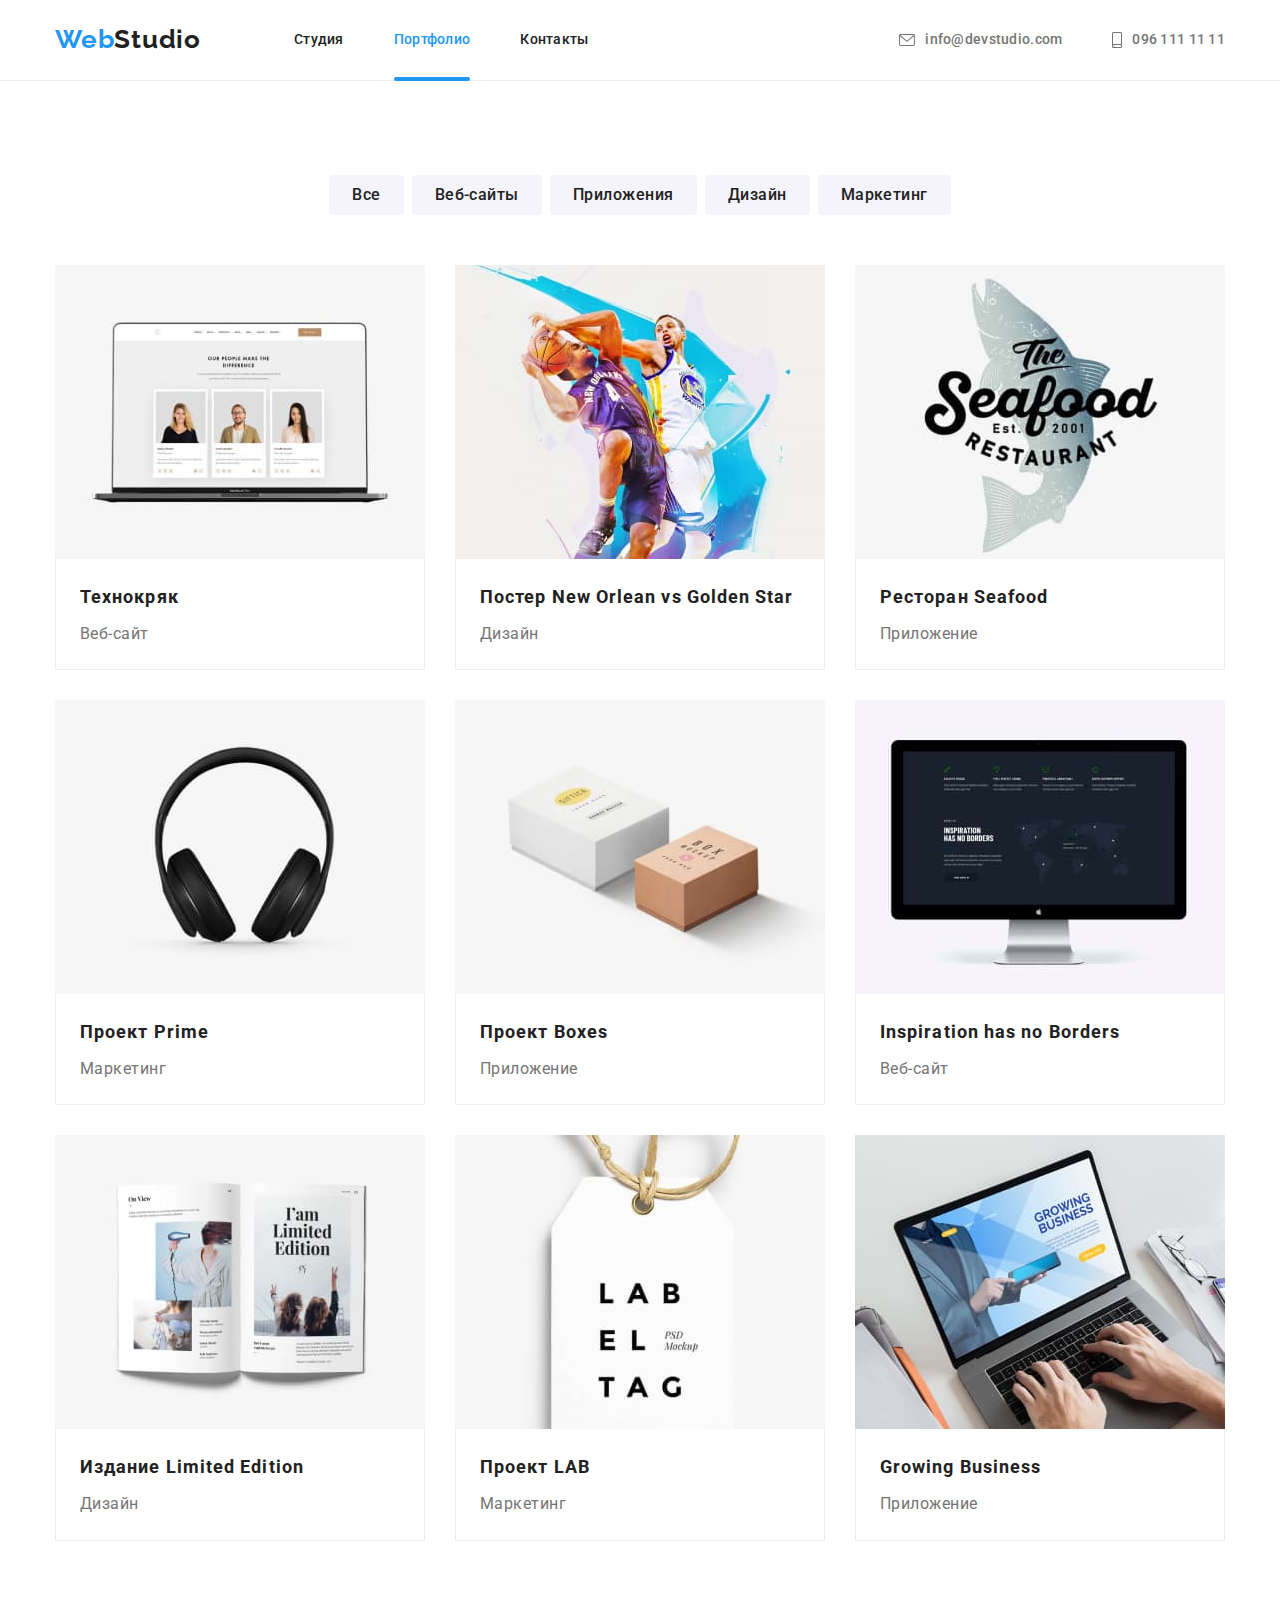
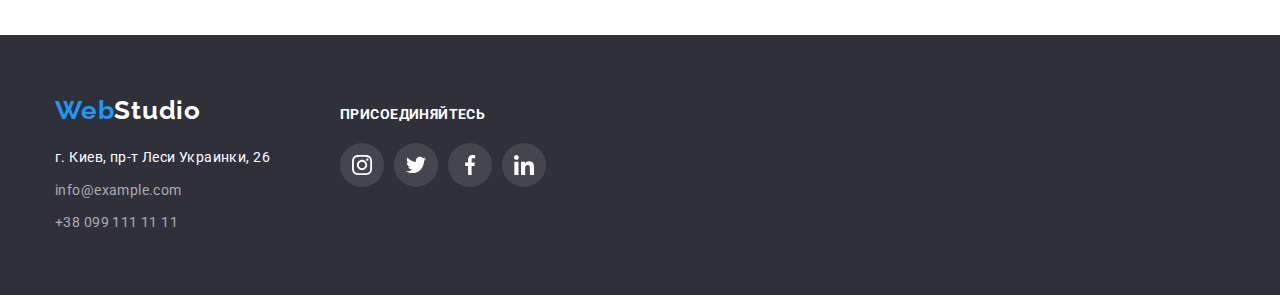
==== portfolio.html @ e6373f79 "adding form to modal window" ====
<!DOCTYPE html>
<html lang="ru">
  <head>
    <meta charset="UTF-8" />
    <meta http-equiv="X-UA-Compatible" content="IE=edge" />
    <meta name="viewport" content="width=device-width, initial-scale=1.0" />
    <title>Портфолио</title>
    <link rel="preconnect" href="https://fonts.googleapis.com" />
    <link rel="preconnect" href="https://fonts.gstatic.com" crossorigin />
    <link
      href="https://fonts.googleapis.com/css2?family=Raleway:wght@700&family=Roboto:wght@400;500;700;900&display=swap"
      rel="stylesheet"
    />
    <link
      rel="stylesheet"
      href="https://cdnjs.cloudflare.com/ajax/libs/modern-normalize/1.1.0/modern-normalize.min.css"
    />
    <link rel="stylesheet" href="./css/styles.css" />
  </head>
  <body>
    <!--Header-->
    <header class="header">
      <div class="container">
        <nav class="main-nav">
          <a href="" lang="en" class="logo link"><span>Web</span>Studio</a>
          <ul class="site-nav list">
            <li class="item">
              <a href="./index.html" class="link">Студия</a>
            </li>
            <li class="item">
              <a href="" class="link current">Портфолио</a>
            </li>
            <li class="item"><a href="" class="link">Контакты</a></li>
          </ul>
        </nav>
        <ul class="site-nav list">
          <!--mail-icon-->
          <li class="item-contacts">
            <a href="mailto:info@devstudio.com" class="mail link">
              <svg class="header-icon" width="16" height="12">
                <use href="./images/icons.svg#icon-envelope-hover"></use></svg
              >info@devstudio.com
            </a>
          </li>
          <!--tel-icon-->
          <li class="item-contacts">
            <a href="tel:+380961111111" class="tel link"
              ><svg class="header-icon" width="10" height="16">
                <use href="./images/icons.svg#icon-smartphone"></use>
              </svg>
              096 111 11 11</a
            >
          </li>
        </ul>
      </div>
    </header>
    <!---------Gallery of works------->
    <main class="gallery">
      <section class="gallery section">
        <div class="container">
          <h1 class="visually-hidden">Галерея работ</h1>
          <!--Filtr-->
          <ul class="list buttons">
            <li class="gallery-btn">
              <button type="button" class="btn">Все</button>
            </li>
            <li class="gallery-btn">
              <button type="button" class="btn">Веб-сайты</button>
            </li>
            <li class="gallery-btn">
              <button type="button" class="btn">Приложения</button>
            </li>
            <li class="gallery-btn">
              <button type="button" class="btn">Дизайн</button>
            </li>
            <li class="gallery-btn">
              <button type="button" class="btn">Маркетинг</button>
            </li>
          </ul>
          <!--Examples-->
          <ul class="list examples">
            <li class="examples-link">
              <a href="" class="link">
                <div class="examples-top-wrap">
                  <img
                    src="./images/img-work-1.jpg"
                    alt="открытый ноутбук"
                    width="370"
                  />
                  <p class="img-top-text">
                    Ресурс предлагает комплексные предложения с разным уровнем
                    функционала и сервисов. Все это позволит посетителю получить
                    исчерпывающие сведения  о компании или частном лице.
                  </p>
                </div>
                <div class="examples-title">
                  <h2 class="title">Технокряк</h2>
                  <p class="item">Веб-сайт</p>
                </div>
              </a>
            </li>
            <li class="examples-link">
              <a href="" class="link">
                <div class="examples-top-wrap">
                  <img
                    src="./images/img-work-2.jpg"
                    alt="два баскетболиста"
                    width="370"
                  />
                  <p class="img-top-text">
                    Ресурс предлагает комплексные предложения с разным уровнем
                    функционала и сервисов. Все это позволит посетителю получить
                    исчерпывающие сведения  о компании или частном лице.
                  </p>
                </div>
                <div class="examples-title">
                  <h2 class="title">Постер New Orlean vs Golden Star</h2>
                  <p class="item">Дизайн</p>
                </div>
              </a>
            </li>
            <li class="examples-link">
              <a href="" class="link">
                <div class="examples-top-wrap">
                  <img
                    src="./images/img-work-3.jpg"
                    alt="рисунок рыбы"
                    width="370"
                  />
                  <p class="img-top-text">
                    Ресурс предлагает комплексные предложения с разным уровнем
                    функционала и сервисов. Все это позволит посетителю получить
                    исчерпывающие сведения  о компании или частном лице.
                  </p>
                </div>
                <div class="examples-title">
                  <h2 class="title">Ресторан Seafood</h2>
                  <p class="item">Приложение</p>
                </div>
              </a>
            </li>
            <li class="examples-link">
              <a href="" class="link">
                <div class="examples-top-wrap">
                  <img
                    src="./images/img-work-4.jpg"
                    alt="наушники"
                    width="370"
                  />
                  <p class="img-top-text">
                    Ресурс предлагает комплексные предложения с разным уровнем
                    функционала и сервисов. Все это позволит посетителю получить
                    исчерпывающие сведения  о компании или частном лице.
                  </p>
                </div>
                <div class="examples-title">
                  <h2 class="title">Проект Prime</h2>
                  <p class="item">Маркетинг</p>
                </div>
              </a>
            </li>
            <li class="examples-link">
              <a href="" class="link">
                <div class="examples-top-wrap">
                  <img
                    src="./images/img-work-5.jpg"
                    alt="две коробки"
                    width="370"
                  />
                  <p class="img-top-text">
                    Ресурс предлагает комплексные предложения с разным уровнем
                    функционала и сервисов. Все это позволит посетителю получить
                    исчерпывающие сведения  о компании или частном лице.
                  </p>
                </div>
                <div class="examples-title">
                  <h2 class="title">Проект Boxes</h2>
                  <p class="item">Приложение</p>
                </div>
              </a>
            </li>
            <li class="examples-link">
              <a href="" class="link">
                <div class="examples-top-wrap">
                  <img
                    src="./images/img-work-6.jpg"
                    alt="монитор"
                    width="370"
                  />
                  <p class="img-top-text">
                    Ресурс предлагает комплексные предложения с разным уровнем
                    функционала и сервисов. Все это позволит посетителю получить
                    исчерпывающие сведения  о компании или частном лице.
                  </p>
                </div>
                <div class="examples-title">
                  <h2 class="title">Inspiration has no Borders</h2>
                  <p class="item">Веб-сайт</p>
                </div>
              </a>
            </li>
            <li class="examples-link">
              <a href="" class="link">
                <div class="examples-top-wrap">
                  <img src="./images/img-work-7.jpg" alt="журнал" width="370" />
                  <p class="img-top-text">
                    Ресурс предлагает комплексные предложения с разным уровнем
                    функционала и сервисов. Все это позволит посетителю получить
                    исчерпывающие сведения  о компании или частном лице.
                  </p>
                </div>
                <div class="examples-title">
                  <h2 class="title">Издание Limited Edition</h2>
                  <p class="item">Дизайн</p>
                </div>
              </a>
            </li>
            <li class="examples-link">
              <a href="" class="link">
                <div class="examples-top-wrap">
                  <img src="./images/img-work-8.jpg" alt="лейба" width="370" />
                  <p class="img-top-text">
                    Ресурс предлагает комплексные предложения с разным уровнем
                    функционала и сервисов. Все это позволит посетителю получить
                    исчерпывающие сведения  о компании или частном лице.
                  </p>
                </div>
                <div class="examples-title">
                  <h2 class="title">Проект LAB</h2>
                  <p class="item">Маркетинг</p>
                </div>
              </a>
            </li>
            <li class="examples-link">
              <a href="" class="link">
                <div class="examples-top-wrap">
                  <img
                    src="./images/img-work-9.jpg"
                    alt="ноутбук"
                    width="370"
                  />
                  <p class="img-top-text">
                    Ресурс предлагает комплексные предложения с разным уровнем
                    функционала и сервисов. Все это позволит посетителю получить
                    исчерпывающие сведения  о компании или частном лице.
                  </p>
                </div>
                <div class="examples-title">
                  <h2 class="title">Growing Business</h2>
                  <p class="item">Приложение</p>
                </div>
              </a>
            </li>
          </ul>
        </div>
      </section>
    </main>
    <!------Footer----------->
    <footer class="footer">
      <div class="container">
        <div class="footer-adress">
          <a href="" lang="en" class="link logo"><span>Web</span>Studio</a>
          <address>
            <ul class="list list-footer">
              <li>
                <a href="" class="link adress"
                  >г. Киев, пр-т Леси Украинки, 26</a
                >
              </li>
              <li><a href="" class="link mail">info@example.com</a></li>
              <li><a href="" class="link tel">+38 099 111 11 11</a></li>
            </ul>
          </address>
        </div>
        <div class="footer-social">
          <p class="footer-title">присоединяйтесь</p>
          <ul class="footer-soc-list list">
            <li class="footer-soc-item">
              <a href="" class="footer-soc-link link"
                ><svg class="team-soc-icon" width="20" height="20">
                  <use href="./images/icons.svg#icon-instagram"></use></svg
              ></a>
            </li>
            <li class="footer-soc-item">
              <a href="" class="footer-soc-link link"
                ><svg class="footer-soc-icon" width="20" height="20">
                  <use href="./images/icons.svg#icon-twitter"></use></svg
              ></a>
            </li>
            <li class="footer-soc-item">
              <a href="" class="footer-soc-link link"
                ><svg class="team-soc-icon" width="20" height="20">
                  <use href="./images/icons.svg#icon-facebook"></use></svg
              ></a>
            </li>
            <li class="footer-soc-item">
              <a href="" class="footer-soc-link link"
                ><svg class="team-soc-icon" width="20" height="20">
                  <use href="./images/icons.svg#icon-linkedin"></use></svg
              ></a>
            </li>
          </ul>
        </div>
      </div>
    </footer>
    <script src="./js/modal.js"></script>
  </body>
</html>
---- css/styles.css ----
:root {
  --primary-text-color: #757575;
  --secondary-text-color: #212121;
  --accent-color: #2196f3;
  --background-color: #2f303a;
  --btn-color: #f5f4fa;
  --white-color: #ffffff;
  --mail-tel-color: rgba(255, 255, 255, 0.6);
  --border-color: #eeeeee;
  --borger-header: #ececec;
  --card-set-gap: 30px;
  --icon-color: #afb1b8;
}

body {
  font-family: "Roboto", "Open Sans", sans-serif;
  font-size: 14px;
  line-height: 1.71;
  letter-spacing: 0.03em;
  color: var(--primary-text-color);
  background: var(--white-color);
}

img {
  display: block;
  max-width: 100%;
  height: auto;
}

h1,
h2,
h3,
p {
  margin-top: 0;
  margin-bottom: 0;
}

.btn {
  border: 1px solid transparent;
  border-radius: 4px;
  text-align: center;
}

/* класы утилиты */
.list {
  list-style: none;
  padding: 0;
  margin: 0;
}

.link {
  text-decoration: none;
}

.container {
  width: 1200px;
  padding-left: 15px;
  padding-right: 15px;
  margin-left: auto;
  margin-right: auto;
}

.section {
  padding-top: 94px;
  padding-bottom: 94px;
}

/* -----------------------Header----------------------- */
/* -----------------------Logo----------------------- */
.logo {
  display: block;
  padding-top: 24px;
  padding-bottom: 25px;

  font-family: "Raleway", sans-serif;
  font-weight: 700;
  font-size: 26px;
  line-height: 1.19;
  letter-spacing: 0.03em;
  color: var(--secondary-text-color);
}

.logo span {
  color: var(--accent-color);
}

.site-nav .link:hover,
.site-nav .link:focus {
  color: var(--accent-color);
}

/* ----------------------Navigation-------------------------- */
.main-nav,
.header .container,
.site-nav {
  display: flex;
  align-items: center;
}

.site-nav {
  margin-left: 93px;
}

.main-nav + .site-nav {
  margin-left: auto;
}

.site-nav .item:not(:last-child) {
  margin-right: 50px;
}

.site-nav .link {
  display: block;
  padding-top: 32px;
  padding-bottom: 32px;

  font-weight: 500;
  font-size: 14px;
  line-height: 1.14;
  letter-spacing: 0.02em;
  color: var(--secondary-text-color);
  transition: color 250ms cubic-bezier(0.4, 0, 0.2, 1);
}

.site-nav .current {
  color: var(--accent-color);
}

.current {
  position: relative;
}

.current::after {
  content: "";
  position: absolute;
  bottom: -1px;
  left: 0;
  width: 100%;
  height: 4px;
  border-radius: 2px;
  background: var(--accent-color);
}

.item-contacts + .item-contacts {
  margin-left: 50px;
}

.item-contacts .mail,
.item-contacts .tel {
  display: inline-flex;
  align-items: center;
  justify-content: center;
}

.header-icon {
  margin-right: 10px;
  fill: currentColor;
}

.site-nav .mail,
.site-nav .tel {
  color: var(--primary-text-color);
}

.header {
  border-bottom: 1px solid var(--borger-header);
}

/* ------------------------Hero------------------------------ */
.hero {
  max-width: 1600px;
  margin: 0 auto;
  padding-top: 200px;
  padding-bottom: 200px;

  text-align: center;
  background: var(--background-color);
  background-image: linear-gradient(
      rgba(47, 48, 58, 0.4),
      rgba(47, 48, 58, 0.4)
    ),
    url(../images/Img-hero.jpg);
  background-repeat: no-repeat;
  background-position: center;
  background-size: cover;
}

.hero-title {
  width: 696px;
  margin-left: auto;
  margin-right: auto;
  margin-bottom: 30px;

  font-weight: 900;
  font-size: 44px;
  line-height: 1.36;
  letter-spacing: 0.06em;
  text-transform: uppercase;
  color: var(--white-color);
}

.hero-btn {
  padding: 10px 32px;
}

.hero-btn,
.btn-submit {
  min-width: 200px;

  font-family: inherit;
  font-weight: 700;
  font-size: 16px;
  line-height: 1.88;
  letter-spacing: 0.06em;
  color: var(--white-color);
  background: var(--accent-color);
  transition: box-shadow 250ms cubic-bezier(0.4, 0, 0.2, 1);
  cursor: pointer;
}

.hero-btn:hover,
.hero-btn:focus,
.btn-submit:hover,
.btn-submit:focus {
  box-shadow: 0px 4px 4px rgba(0, 0, 0, 0.15);
}

/* --------------------------Features------------------------------ */
.visually-hidden {
  position: absolute;
  width: 1px;
  height: 1px;
  margin: -1px;
  border: 0;
  padding: 0;
  white-space: nowrap;
  clip-path: inset(100%);
  clip: rect(0 0 0 0);
  overflow: hidden;
}

.features-item,
.features-list-icon {
  display: flex;
}

.features-list-icon {
  margin-bottom: 30px;
}

.features-item-icon + .features-item-icon {
  margin-left: 30px;
}

.features-item-icon {
  width: 270px;
  height: 120px;
  display: flex;
  justify-content: center;
  align-items: center;

  background-color: var(--btn-color);
  color: var(--secondary-text-color);
}

.features-icon {
  fill: currentColor;
}

.features-text {
  width: 270px;
}

.features-text + .features-text {
  margin-left: 30px;
}

.features .title {
  margin-bottom: 10px;

  font-size: 14px;
  line-height: 1.14;
  letter-spacing: 0.03em;
  text-transform: uppercase;
  color: var(--secondary-text-color);
}

/* --------------------------Directions----------------------------- */
.directions {
  padding-top: 0;
}

.directions .list {
  display: flex;
}

.directions .img + .img {
  margin-left: 30px;
}

.directions .title,
.team .title,
.clients .title {
  margin-bottom: 50px;

  font-size: 36px;
  line-height: 1.17;
  text-align: center;
  letter-spacing: 0.03em;
  color: var(--secondary-text-color);
}

.img-thumb {
  position: relative;
}

.item-directions {
  position: absolute;
  bottom: 0;
  left: 0;

  display: flex;
  justify-content: center;
  align-items: center;

  width: 370px;
  height: 70px;
  font-weight: 700;
  line-height: 1.14;
  text-transform: uppercase;
  color: var(--white-color);
  background-color: rgba(47, 48, 58, 0.8);
}

/* -----------------------------Team---------------------------------- */
.team .list {
  display: flex;
}

.team .foto + .foto {
  margin-left: 30px;
}

.foto {
  width: 270px;

  background: var(--white-color);
  border-radius: 0px 0px 4px 4px;
  box-shadow: 0px 1px 3px rgba(0, 0, 0, 0.12), 0px 1px 1px rgba(0, 0, 0, 0.14),
    0px 2px 1px rgba(0, 0, 0, 0.2);
}

.team img {
  margin-bottom: 30px;
}

.team .name {
  margin-bottom: 10px;

  font-weight: 500;
  color: var(--secondary-text-color);
}

.team .position {
  margin-bottom: 16px;
}

.team .position,
.team .name {
  font-size: 16px;
  line-height: 1.19;
  text-align: center;
  letter-spacing: 0.03em;
}

.team-soc-list {
  justify-content: center;
  margin-bottom: 30px;
}

.team-soc-item {
  width: 44px;
  height: 44px;
}

.team-soc-item + .team-soc-item {
  margin-left: 10px;
}

.team-soc-link {
  width: 100%;
  height: 100%;
  border-radius: 50%;
  display: flex;
  align-items: center;
  justify-content: center;
  background-color: var(--white-color);
  color: var(--icon-color);
  transition: color 250ms cubic-bezier(0.4, 0, 0.2, 1),
    background-color 250ms cubic-bezier(0.4, 0, 0.2, 1);
}

.team-soc-icon {
  fill: currentColor;
}

.team-soc-link:hover,
.team-soc-link:focus {
  background-color: var(--accent-color);
  color: var(--white-color);
}

.team {
  background: var(--btn-color);
}

/* -----------------------------Clients---------------------------------- */
.clients-list {
  display: flex;
}

.clients-item + .clients-item {
  margin-left: 30px;
}

.clients-item {
  width: 170px;
  height: 92px;
}

.clients-icon-link {
  width: 100%;
  height: 100%;
  display: flex;
  justify-content: center;
  align-items: center;
  border: 1px solid var(--icon-color);
  fill: var(--icon-color);
  border-radius: 4px;
  transition: fill 250ms cubic-bezier(0.4, 0, 0.2, 1),
    border 250ms cubic-bezier(0.4, 0, 0.2, 1);
}

.clients-icon-link:hover,
.clients-icon-link:focus {
  fill: var(--accent-color);
  border: 1px solid var(--accent-color);
}

/* ------------------------------Footer-------------------------------------- */
.footer .container {
  display: flex;
  align-items: baseline;
}

.footer {
  padding-top: 60px;
  padding-bottom: 60px;

  background: var(--background-color);
}

.footer .logo {
  padding-top: 0;
  padding-bottom: 0;
  margin-bottom: 20px;

  color: var(--white-color);
  display: inline-block;
}

.list-footer .link {
  transition: color 250ms cubic-bezier(0.4, 0, 0.2, 1);
}

.list-footer .link:hover,
.list-footer .link:focus {
  color: var(--accent-color);
}

.footer .adress,
.footer .mail,
.footer .tel {
  display: inline-block;
  font-style: normal;
  font-weight: 400;
  font-size: 14px;
  line-height: 1.7;
  letter-spacing: 0.03em;
}

.footer .adress {
  margin-bottom: 9px;

  color: var(--white-color);
}

.footer .mail {
  margin-bottom: 9px;
}

.footer .mail,
.footer .tel {
  color: var(--mail-tel-color);
}

.footer-social {
  margin-left: 70px;
}

.footer-title {
  margin-bottom: 20px;

  font-weight: 700;
  line-height: 1.14;
  text-transform: uppercase;
  color: var(--white-color);
}

.footer-soc-list {
  display: flex;
  justify-content: center;
}

.footer-soc-item + .footer-soc-item {
  margin-left: 10px;
}

.footer-soc-item {
  width: 44px;
  height: 44px;
}

.footer-soc-link {
  width: 100%;
  height: 100%;
  border-radius: 50%;
  display: flex;
  align-items: center;
  justify-content: center;
  background-color: rgba(255, 255, 255, 0.1);
  color: var(--white-color);
  transition: background-color 250ms cubic-bezier(0.4, 0, 0.2, 1),
    color 250ms cubic-bezier(0.4, 0, 0.2, 1);
}

.footer-soc-icon {
  fill: currentColor;
}

.footer-soc-link:hover,
.footer-soc-link:focus {
  background-color: var(--accent-color);
}

/* ---------------------Gallery of works-------------------------- */
/* ------------------------Filtr-------------------- */
.gallery .buttons {
  display: flex;
  margin-bottom: 50px;
  justify-content: center;
}

.gallery .btn {
  padding: 6px 22px;

  font-family: inherit;
  font-weight: 500;
  font-size: 16px;
  line-height: 1.6;
  letter-spacing: 0.03em;
  color: var(--secondary-text-color);
  background: var(--btn-color);
  cursor: pointer;
  transition: color 250ms cubic-bezier(0.4, 0, 0.2, 1),
    background-color 250ms cubic-bezier(0.4, 0, 0.2, 1),
    box-shadow 250ms cubic-bezier(0.4, 0, 0.2, 1);
}

.gallery-btn + .gallery-btn {
  margin-left: 8px;
}

.gallery .btn:hover,
.gallery .btn:focus {
  color: var(--white-color);
  background-color: var(--accent-color);
  box-shadow: 0px 3px 1px rgba(0, 0, 0, 0.1), 0px 1px 2px rgba(0, 0, 0, 0.08),
    0px 2px 2px rgba(0, 0, 0, 0.12);
}

/* ------------------------Exampels-------------------- */
.examples {
  display: flex;
  flex-wrap: wrap;
  margin-left: calc(-1 * var(--card-set-gap));
  margin-top: calc(-1 * var(--card-set-gap));
}

.examples-link {
  margin-left: var(--card-set-gap);
  margin-top: var(--card-set-gap);
}

.examples .link {
  flex-basis: calc((100%-3 * var(--card-set-gap)) / 3);
  display: block;
  transition: box-shadow 250ms cubic-bezier(0.4, 0, 0.2, 1);
}

.examples .link:hover,
.examples .link:focus {
  box-shadow: 0px 1px 1px rgba(0, 0, 0, 0.12), 0px 4px 4px rgba(0, 0, 0, 0.06),
    1px 4px 6px rgba(0, 0, 0, 0.16);
}

.examples-title {
  padding: 20px 24px;
  border: 1px solid var(--border-color);
  border-top: 0;
}

.examples .title {
  margin-bottom: 4px;

  font-weight: 700;
  font-size: 18px;
  line-height: 2;
  letter-spacing: 0.06em;
  color: var(--secondary-text-color);
}

.examples .item {
  font-weight: 400;
  font-size: 16px;
  line-height: 1.9;
  letter-spacing: 0.03em;
  color: var(--primary-text-color);
}

.examples-top-wrap {
  position: relative;
  overflow: hidden;
}

.img-top-text {
  position: absolute;
  top: 0;
  padding: 63px 24px;
  font-weight: 400;
  font-size: 18px;
  line-height: 1.5;
  height: 100%;
  color: var(--white-color);
  background-color: rgba(33, 150, 243, 0.9);
  transform: translateY(100%);
  transition: transform 250ms cubic-bezier(0.4, 0, 0.2, 1);
}

.examples .link:hover .img-top-text,
.examples .link:focus .img-top-text {
  transform: translateY(0%);
}

/* --------------------------Backdrop-------------------------------- */
.backdrop {
  position: fixed;
  top: 0;
  width: 100%;
  height: 100%;
  background-color: rgba(0, 0, 0, 0.2);

  opacity: 1;
  transition: opacity 250ms cubic-bezier(0.4, 0, 0.2, 1);
}

.backdrop.is-hidden .modal {
  transform: translate(-50%, -50%) scale(0.5);
}

.modal {
  position: absolute;
  top: 50%;
  left: 50%;
  transform: translate(-50%, -50%) scale(1);
  width: 528px;
  min-height: 581px;
  padding: 40px;
  background-color: var(--white-color);
  box-shadow: 0px 1px 3px rgba(0, 0, 0, 0.12), 0px 1px 1px rgba(0, 0, 0, 0.14),
    0px 2px 1px rgba(0, 0, 0, 0.2);
  border-radius: 4px;
  transition: transform 250ms cubic-bezier(0.4, 0, 0.2, 1);
}

.btn-modal-close {
  position: absolute;
  top: 8px;
  right: 8px;
  display: flex;
  justify-content: center;
  align-items: center;
  width: 30px;
  height: 30px;
  border: 1px solid rgba(0, 0, 0, 0.1);
  border-radius: 50%;
  background-color: var(--white-color);
  transition: fill 250ms cubic-bezier(0.4, 0, 0.2, 1);
}
.btn-modal-close:hover,
.btn-modal-close:focus {
  fill: var(--accent-color);
}

.is-hidden {
  visibility: hidden;
  opacity: 0;
  pointer-events: none;
}

/* ------------------Form--of--modal-window-------------------------- */
.modal-title {
  text-align: center;
  margin-bottom: 12px;
  font-weight: 700;
  font-size: 20px;
  line-height: 1.15;
  color: var(--secondary-text-color);
}

.modal-label {
  display: block;
  margin-bottom: 4px;
  font-size: 12px;
  line-height: 1.16;
  letter-spacing: 0.01em;
}

.form-field {
  margin-bottom: 10px;
}

.form-field:last-child {
  margin-top: 20px;
}

.input-wrap {
  position: relative;
}

.icon-input {
  position: absolute;
  top: 50%;
  left: 11px;
  transform: translateY(-50%);
  transition: fill 250ms cubic-bezier(0.4, 0, 0.2, 1);
}

.modal-input,
.modal-text {
  width: 100%;
  border: 1px solid rgba(33, 33, 33, 0.2);
  border-radius: 4px;
  outline: none;
  transition: border-color 250ms cubic-bezier(0.4, 0, 0.2, 1);
}

.modal-input {
  height: 40px;
  padding-left: 42px;
}

.modal-input:focus,
.modal-text:focus {
  border-color: var(--accent-color);
}

.modal-input:focus + .icon-input {
  fill: var(--accent-color);
}

.modal-text {
  height: 120px;
  padding: 12px 16px;
  resize: none;
}

.modal-text::placeholder {
  line-height: 1.14;
  letter-spacing: 0.01em;
  color: rgba(117, 117, 117, 0.5);
}

.check-text {
  display: flex;
  justify-content: center;
  align-items: center;
}

.check-text span {
  display: flex;
  justify-content: center;
  align-items: center;
  width: 16px;
  height: 15px;
  border: 2px solid var(--secondary-text-color);
  border-radius: 3px;
  margin-right: 8.38px;
  transition: background-color 250ms cubic-bezier(0.4, 0, 0.2, 1);
}

.check-icon {
  fill: transparent;
}

.modal-check:checked + .check-text span,
.modal-check:focus + .check-text span {
  background-color: var(--accent-color);
  border: none;
}

.modal-check:checked + .check-text .check-icon,
.modal-check:focus + .check-text .check-icon {
  fill: var(--white-color);
}

.modal-link {
  margin-left: 4px;
  color: var(--accent-color);
}

.btn-submit {
  display: block;
  margin: 30px auto 0px;
  padding: 10px 55px;
}
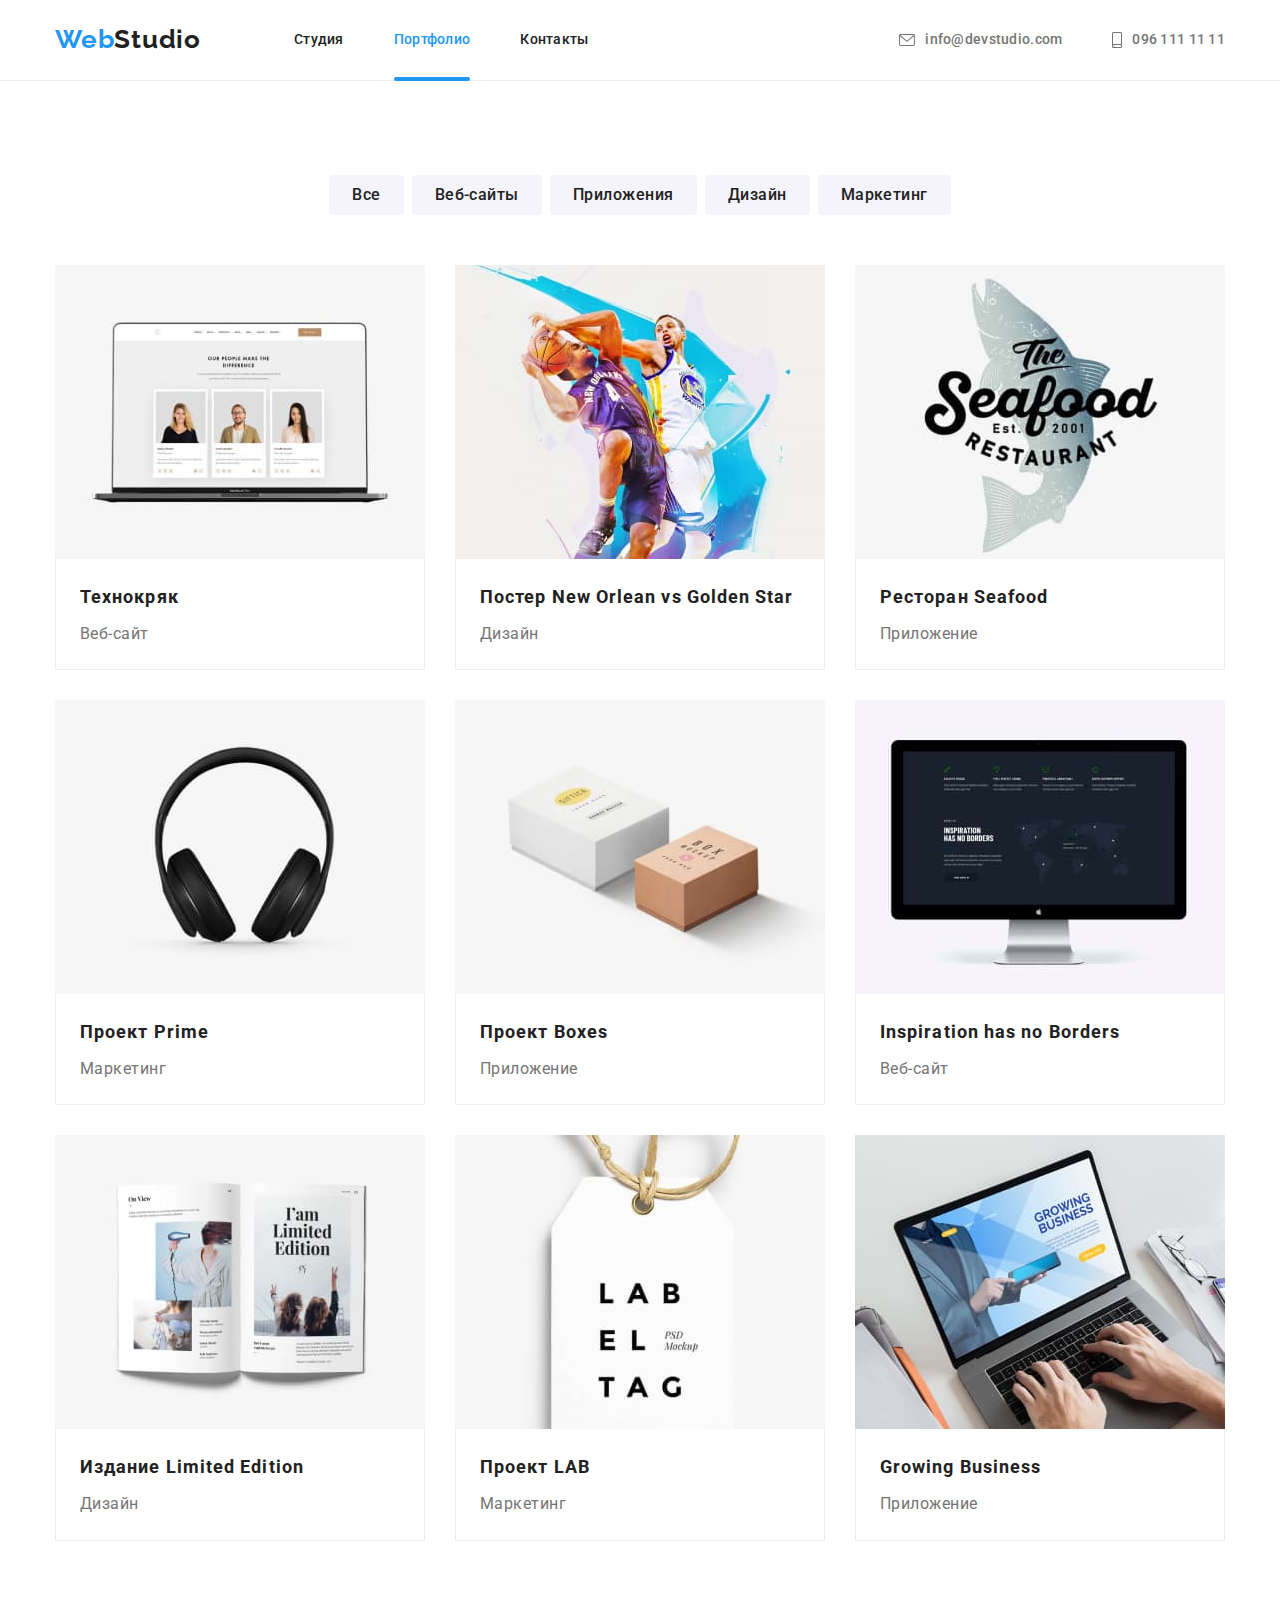
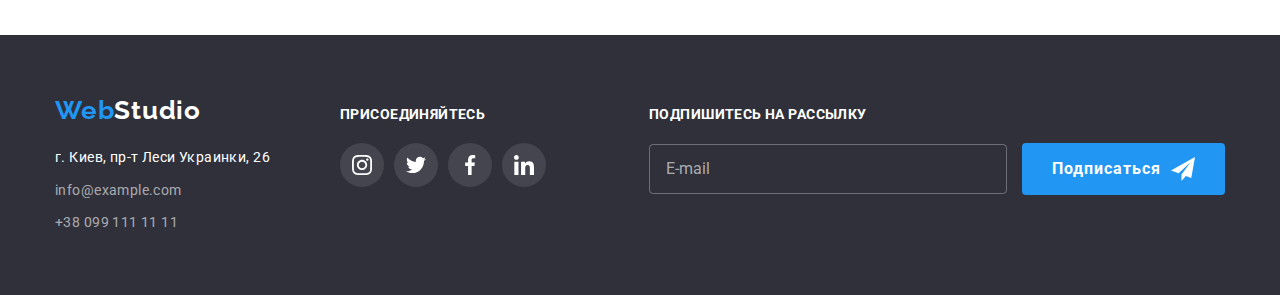
==== commit 6c02e39b: "adding form to footer" ====
--- a/portfolio.html
+++ b/portfolio.html
@@ -310,6 +310,20 @@
             </li>
           </ul>
         </div>
+        <div class="footer-form">
+          <p class="footer-title">Подпишитесь на рассылку</p>
+          <input
+            type="email"
+            class="footer-input"
+            name="user-email-footer"
+            placeholder="E-mail"
+          />
+          <button type="button" class="btn-footer btn">
+            Подписаться<svg class="form-icon-footer" width="24" height="24">
+              <use href="./images/icons.svg#icon-icon-send"></use>
+            </svg>
+          </button>
+        </div>
       </div>
     </footer>
     <script src="./js/modal.js"></script>
--- a/css/styles.css
+++ b/css/styles.css
@@ -199,12 +199,13 @@
   color: var(--white-color);
 }
 
-.hero-btn {
+.btn-hero {
   padding: 10px 32px;
 }
 
-.hero-btn,
-.btn-submit {
+.btn-hero,
+.btn-submit,
+.btn-footer {
   min-width: 200px;
 
   font-family: inherit;
@@ -218,10 +219,12 @@
   cursor: pointer;
 }
 
-.hero-btn:hover,
-.hero-btn:focus,
+.btn-hero:hover,
+.btn-hero:focus,
 .btn-submit:hover,
-.btn-submit:focus {
+.btn-submit:focus,
+.btn-footer:hover,
+.btn-footer:focus {
   box-shadow: 0px 4px 4px rgba(0, 0, 0, 0.15);
 }
 
@@ -551,6 +554,45 @@
 .footer-soc-link:hover,
 .footer-soc-link:focus {
   background-color: var(--accent-color);
+}
+
+/* ---------------------------Footer--form-------------------------------- */
+.footer-form {
+  margin-left: auto;
+}
+
+.footer-input {
+  width: 358px;
+  height: 50px;
+  padding: 15px 16px;
+  margin-right: 12px;
+  border: 1px solid rgba(255, 255, 255, 0.3);
+  border-radius: 4px;
+  background-color: inherit;
+  transition: border-color 250ms cubic-bezier(0.4, 0, 0.2, 1);
+  outline: none;
+}
+
+.footer-input::placeholder {
+  font-size: 16px;
+  line-height: 1.3;
+  color: rgba(255, 255, 255, 0.6);
+}
+
+.footer-input:focus {
+  border-color: var(--accent-color);
+}
+
+.btn-footer {
+  display: inline-flex;
+  justify-content: center;
+  align-items: center;
+  min-width: 200px;
+  padding: 10px 29px;
+}
+
+.form-icon-footer {
+  margin-left: 10px;
 }
 
 /* ---------------------Gallery of works-------------------------- */
@@ -706,6 +748,7 @@
   border-radius: 50%;
   background-color: var(--white-color);
   transition: fill 250ms cubic-bezier(0.4, 0, 0.2, 1);
+  cursor: pointer;
 }
 .btn-modal-close:hover,
 .btn-modal-close:focus {
@@ -718,7 +761,7 @@
   pointer-events: none;
 }
 
-/* ------------------Form--of--modal-window-------------------------- */
+/* --------------------Modal-window--form----------------------- */
 .modal-title {
   text-align: center;
   margin-bottom: 12px;
